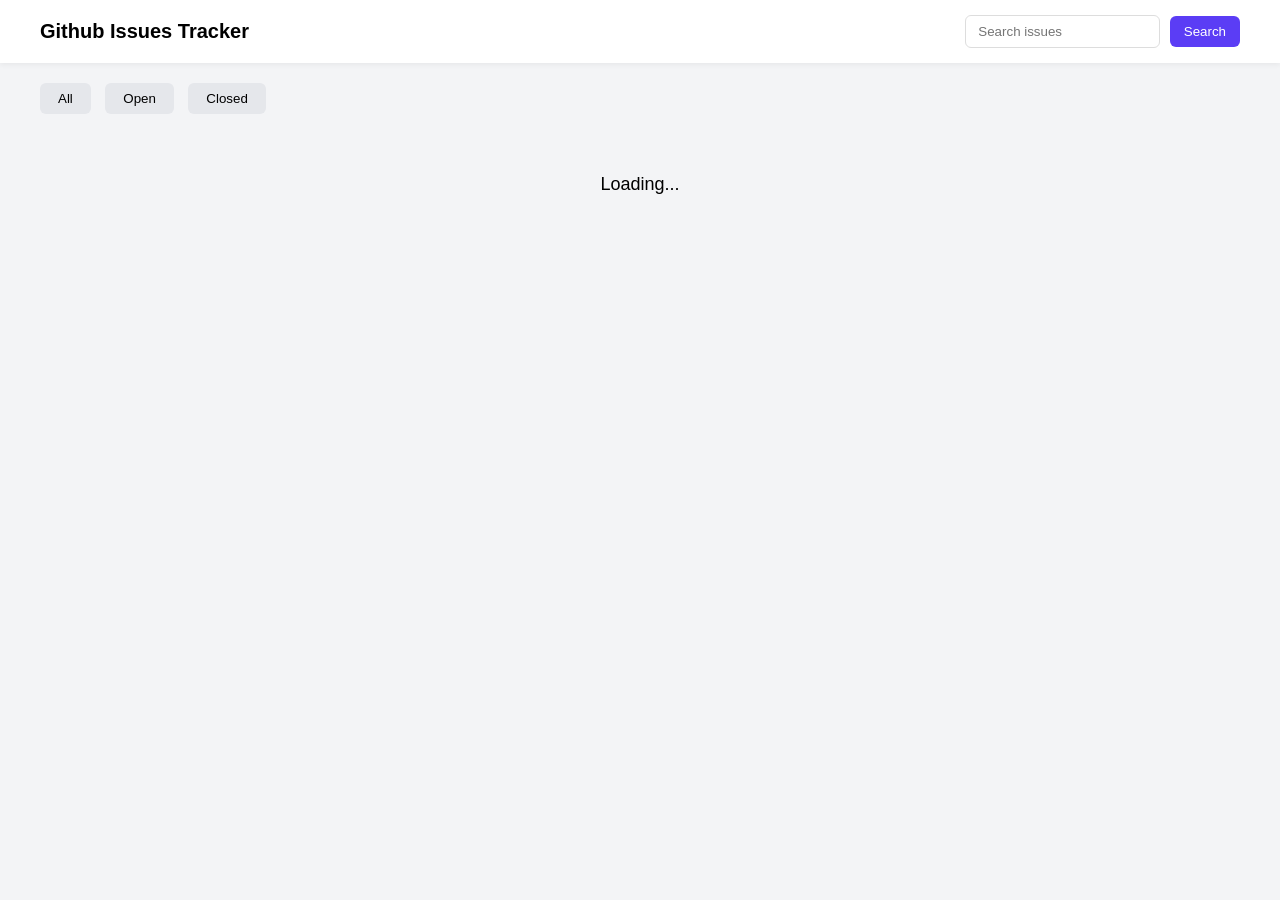
==== index.html @ 766a13e7 "Your commit message" ====
<!DOCTYPE html>
<html lang="en">
<head>
<meta charset="UTF-8">
<meta name="viewport" content="width=device-width, initial-scale=1.0">
<title>Github Issues Tracker</title>
<link rel="stylesheet" href="style.css">
</head>

<body>

<nav class="navbar">

<div class="logo">
Github Issues Tracker
</div>

<div class="search">
<input id="searchInput" placeholder="Search issues">
<button onclick="searchIssue()">Search</button>
</div>

</nav>


<section class="tabs">

<button class="tab-btn active" onclick="loadIssues('all', this)">All</button>
<button class="tab-btn" onclick="loadIssues('open', this)">Open</button>
<button class="tab-btn" onclick="loadIssues('closed', this)">Closed</button>

</section>


<div id="spinner" class="spinner hidden">
Loading...
</div>


<div id="issuesContainer" class="issues-grid">

</div>


<div id="modal" class="modal hidden">

<div class="modal-content">

<span class="close" onclick="closeModal()">✖</span>

<h2 id="modalTitle"></h2>
<p id="modalDesc"></p>
<p id="modalAuthor"></p>
<p id="modalStatus"></p>
<p id="modalPriority"></p>

</div>

</div>

<script src="script.js"></script>

</body>
</html>
---- style.css ----
*{
margin:0;
padding:0;
box-sizing:border-box;
font-family:Arial, Helvetica, sans-serif;
}

body{
background:#f3f4f6;
}


/* NAVBAR */

.navbar{
display:flex;
justify-content:space-between;
align-items:center;
padding:15px 40px;
background:white;
box-shadow:0 2px 5px rgba(0,0,0,0.05);
}

.logo{
font-size:20px;
font-weight:bold;
}

.search input{
padding:8px 12px;
border:1px solid #ddd;
border-radius:6px;
}

.search button{
padding:8px 14px;
margin-left:5px;
border:none;
background:#5b3df5;
color:white;
border-radius:6px;
cursor:pointer;
}


/* TABS */

.tabs{
padding:20px 40px;
}

.tabs button{
padding:8px 18px;
border:none;
border-radius:6px;
margin-right:10px;
background:#e5e7eb;
cursor:pointer;
}

.tabs .active{
background:#5b3df5;
color:white;
}


/* GRID */

.issues-grid{
padding:20px 40px;
display:grid;
grid-template-columns:repeat(4,1fr);
gap:20px;
}


/* CARD */

.card{
background:white;
padding:18px;
border-radius:10px;
box-shadow:0 4px 10px rgba(0,0,0,0.05);
cursor:pointer;
transition:.2s;
}

.card:hover{
transform:translateY(-3px);
}

.card.open{
border-top:4px solid #22c55e;
}

.card.closed{
border-top:4px solid #8b5cf6;
}

.card h3{
font-size:18px;
font-weight:600;
margin-bottom:8px;
}

.card p{
font-size:13px;
color:#6b7280;
margin-bottom:6px;
}


/* BADGE */

.badge{
display:inline-block;
padding:3px 8px;
border-radius:20px;
font-size:11px;
margin-right:5px;
}

.high{
background:#fee2e2;
color:#dc2626;
}

.medium{
background:#fef3c7;
color:#d97706;
}

.low{
background:#e0e7ff;
color:#4338ca;
}

.label{
background:#f3f4f6;
color:#374151;
}


/* MODAL */

.modal{
position:fixed;
top:0;
left:0;
width:100%;
height:100%;
background:rgba(0,0,0,0.5);
display:flex;
justify-content:center;
align-items:center;
}

.modal-content{
background:white;
padding:25px;
border-radius:10px;
width:350px;
}

.close{
cursor:pointer;
float:right;
font-size:18px;
}

.hidden{
display:none;
}


/* SPINNER */

.spinner{
text-align:center;
padding:40px;
font-size:18px;
}


/* RESPONSIVE */

@media(max-width:900px){

.issues-grid{
grid-template-columns:repeat(2,1fr);
}

}

@media(max-width:600px){

.issues-grid{
grid-template-columns:1fr;
}

.navbar{
flex-direction:column;
gap:10px;
}

}
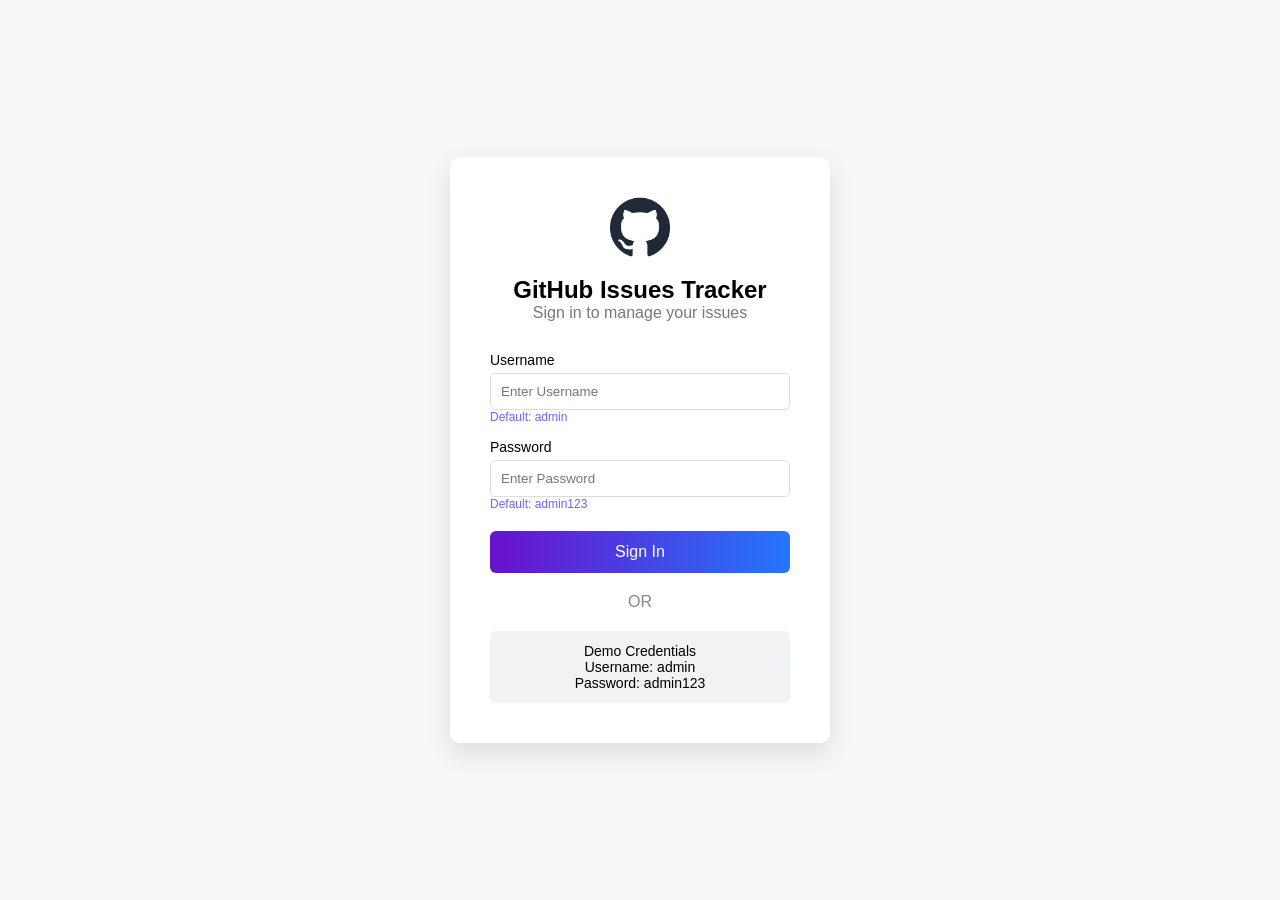
==== commit 0d89ec08: "fix login redirect" ====
--- a/index.html
+++ b/index.html
@@ -3,62 +3,48 @@
 <head>
 <meta charset="UTF-8">
 <meta name="viewport" content="width=device-width, initial-scale=1.0">
-<title>Github Issues Tracker</title>
-<link rel="stylesheet" href="style.css">
+<title>Login</title>
+<link rel="stylesheet" href="login.css">
 </head>
 
 <body>
 
-<nav class="navbar">
+<div class="login-container">
 
-<div class="logo">
-Github Issues Tracker
+<div class="login-card">
+
+<img src="assets/github-logo.png" class="logo">
+
+<h2>GitHub Issues Tracker</h2>
+<p class="subtitle">Sign in to manage your issues</p>
+
+<form>
+
+<label>Username</label>
+<input type="text" placeholder="Enter Username">
+<small>Default: admin</small>
+
+<label>Password</label>
+<input type="password" placeholder="Enter Password">
+<small>Default: admin123</small>
+
+<button type="submit">Sign In</button>
+
+</form>
+
+<div class="divider">OR</div>
+
+<div class="demo">
+Demo Credentials <br>
+Username: admin <br>
+Password: admin123
 </div>
-
-<div class="search">
-<input id="searchInput" placeholder="Search issues">
-<button onclick="searchIssue()">Search</button>
-</div>
-
-</nav>
-
-
-<section class="tabs">
-
-<button class="tab-btn active" onclick="loadIssues('all', this)">All</button>
-<button class="tab-btn" onclick="loadIssues('open', this)">Open</button>
-<button class="tab-btn" onclick="loadIssues('closed', this)">Closed</button>
-
-</section>
-
-
-<div id="spinner" class="spinner hidden">
-Loading...
-</div>
-
-
-<div id="issuesContainer" class="issues-grid">
-
-</div>
-
-
-<div id="modal" class="modal hidden">
-
-<div class="modal-content">
-
-<span class="close" onclick="closeModal()">✖</span>
-
-<h2 id="modalTitle"></h2>
-<p id="modalDesc"></p>
-<p id="modalAuthor"></p>
-<p id="modalStatus"></p>
-<p id="modalPriority"></p>
 
 </div>
 
 </div>
 
-<script src="script.js"></script>
+<script src="login.js"></script>
 
 </body>
 </html>
--- a/login.css
+++ b/login.css
@@ -0,0 +1,122 @@
+*{
+margin:0;
+padding:0;
+box-sizing:border-box;
+font-family:Arial, Helvetica, sans-serif;
+}
+
+body{
+background:#f5f6f8;
+display:flex;
+justify-content:center;
+align-items:center;
+height:100vh;
+}
+
+/* container */
+.login-container{
+width:100%;
+display:flex;
+justify-content:center;
+align-items:center;
+padding:20px;
+}
+
+/* card */
+.login-card{
+background:white;
+padding:40px;
+width:100%;
+max-width:380px;
+border-radius:10px;
+box-shadow:0 10px 25px rgba(0,0,0,0.1);
+text-align:center;
+}
+
+.logo{
+width:60px;
+margin-bottom:15px;
+}
+
+.subtitle{
+color:#777;
+margin-bottom:20px;
+}
+
+/* form */
+form{
+display:flex;
+flex-direction:column;
+text-align:left;
+}
+
+label{
+margin-top:10px;
+font-size:14px;
+}
+
+input{
+padding:10px;
+margin-top:5px;
+border:1px solid #ddd;
+border-radius:5px;
+outline:none;
+}
+
+input:focus{
+border-color:#6a11cb;
+}
+
+small{
+color:#6c63ff;
+font-size:12px;
+margin-bottom:5px;
+}
+
+/* button */
+
+button{
+margin-top:15px;
+padding:12px;
+border:none;
+border-radius:6px;
+background:linear-gradient(90deg,#6a11cb,#2575fc);
+color:white;
+font-size:16px;
+cursor:pointer;
+transition:0.3s;
+}
+
+button:hover{
+opacity:0.9;
+}
+
+/* divider */
+
+.divider{
+margin:20px 0;
+color:#888;
+}
+
+/* demo box */
+
+.demo{
+background:#f1f2f4;
+padding:12px;
+border-radius:6px;
+font-size:14px;
+}
+
+/* Responsive */
+
+@media (max-width:480px){
+
+.login-card{
+padding:25px;
+}
+
+h2{
+font-size:20px;
+}
+
+}
